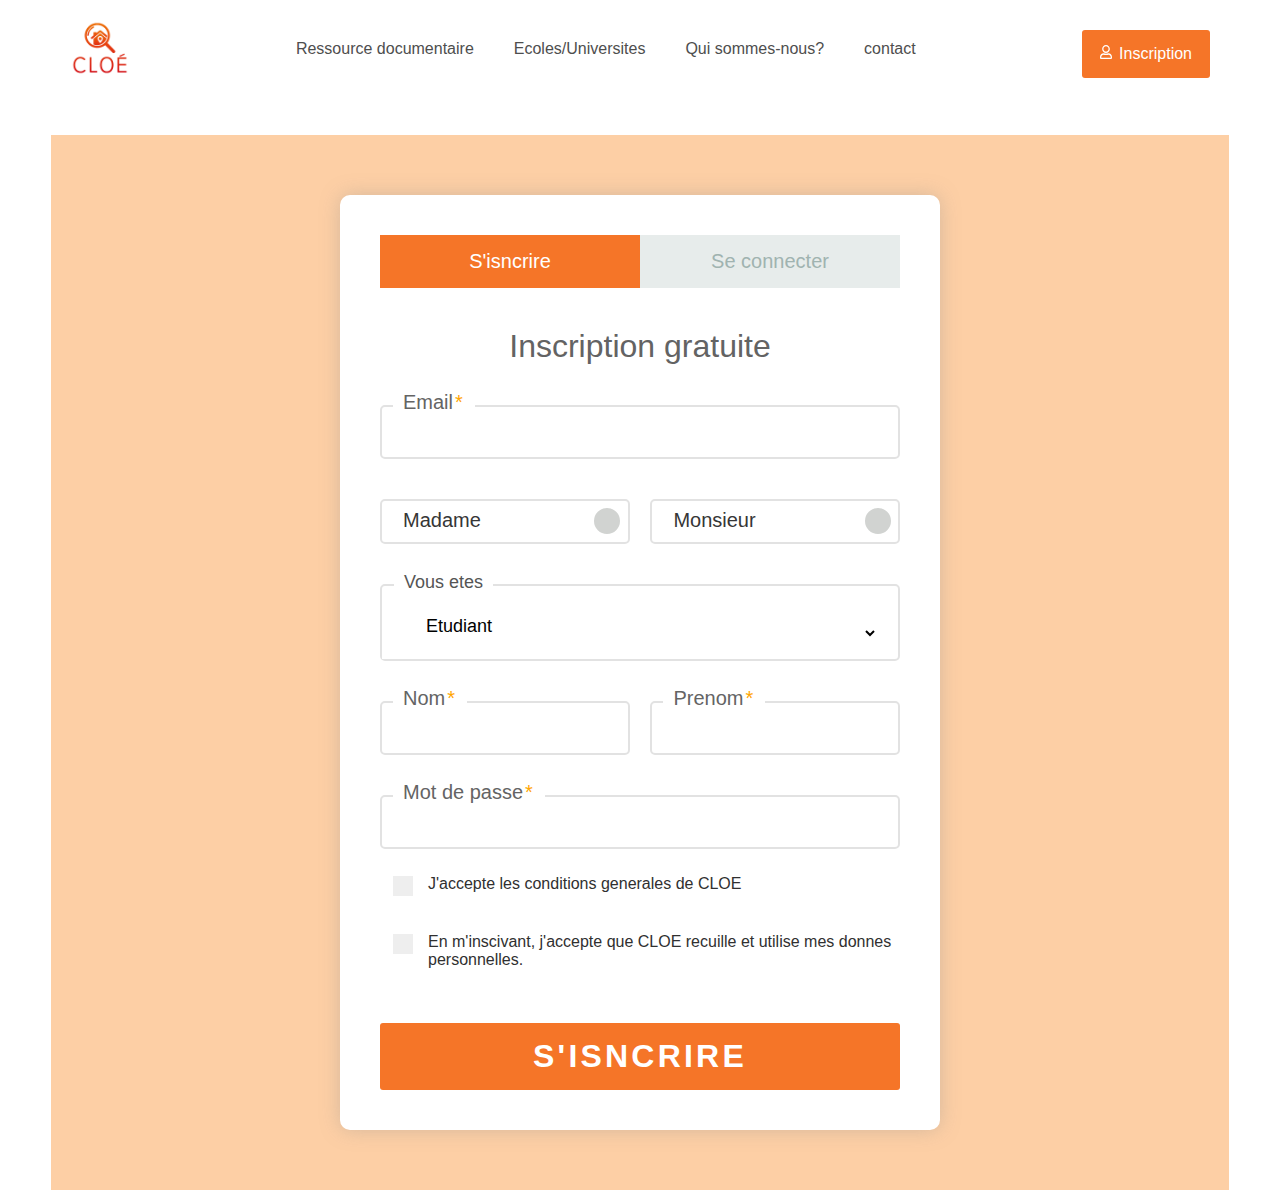
==== signup.html @ a961fdd5 "init commit" ====
<!DOCTYPE html>
<html lang="en">
<head>
    <meta charset="UTF-8">
    <meta name="viewport" content="width=device-width, initial-scale=1.0">
    <link rel="stylesheet" href="styles/global.css">
    <link rel="stylesheet" href="styles/navbar.css">
    <link rel="stylesheet" href="styles/signup.css">
    <script defer src="https://ajax.googleapis.com/ajax/libs/jquery/1.7.1/jquery.min.js" type="text/javascript"></script>
    <script defer src="scripts/navBurger.js"></script>
    <script defer src="scripts/signup.js"></script>
    <title>Inscription</title>
</head>
<body>

    <div class="burger">
        <span class="line"></span>
        <span class="line"></span>
        <span class="line"></span>
    </div>
    
    <nav class="navbar">

        <div class="logo">
            <a href="/">
                <img src="assets/icons/logo.png" alt="logo" />
            </a>
        </div>
        <div class="navlinks">
            <ul>
                <li>
                    <a href="#">Ressource documentaire</a>
                </li>
                <li>
                    <a href="#">Ecoles/Universites</a>
                </li>
                <li>
                    <a href="#">Qui sommes-nous?</a>
                </li>
                <li>
                    <a href="#">contact</a>
                </li>
            </ul>
        </div>
        <div class="signup-btn">
            <a href="/signup.html">
                <button>
                    
                    <img src="assets/icons/user-regular.svg" alt="user-regular">
                    Inscription
                </button>
            </a>
        </div>
    </nav>

    
    <div class="signup_container">
        <div class="form">
        
            <ul class="tab-group">
            <li class="tab active"><a href="#signup">S'isncrire</a></li>
            <li class="tab"><a href="#login">Se connecter</a></li>
            </ul>
            
            <div class="tab-content">
            <div id="signup">   
                <h1>Inscription gratuite</h1>
                
                <!-- register form -->
                <form action="/" method="post">
                
                <div class="field-wrap">
                    <label>
                        Email<span class="req">*</span>
                    </label>
                    <input type="email"required autocomplete="off"/>
                </div>

                <div class="top-row">
                    <div class="field-wrap option">
                        <label for="female">Madame</label>
                        <input type="radio" id="female" name="gender" value="female"/>
                    </div>
                
                    <div class="field-wrap option">
                        <label for="male">Monsieur</label>
                        <input type="radio" id="male" name="gender" value="male"/>
                    </div>
                </div>

                <div class="field-wrap selection">
                    <p class="text">Vous etes</p>
                    <div class="custom-select">    
                        <select>
                            <option value="1">Etudiant</option>
                            <option value="2">Résident</option>
                            <option value="3">Maître assistant</option>
                            <option value="4">Autre</option>
                        </select>
                    </div>
                </div>

                <div class="top-row">
                    <div class="field-wrap">
                        <label>
                            Nom<span class="req">*</span>
                        </label>
                        <input type="text" required autocomplete="off" />
                    </div>
                
                    <div class="field-wrap">
                        <label>
                            Prenom<span class="req">*</span>
                        </label>
                        <input type="text"required autocomplete="off"/>
                    </div>
                </div>
    
                <div class="field-wrap">
                <label>
                    Mot de passe<span class="req">*</span>
                </label>
                <input type="password"required autocomplete="off"/>
                </div>
                
                <div class="field-wrap">
                    <label for="conditions" class="container">
                        J'accepte les conditions generales de CLOE
                        <input type="checkbox" id="conditions" name="conditions" value="Conditions" required />
                        <span class="checkmark"></span>
                    </label>
                </div>

                <div class="field-wrap">
                    <label for="donnes" class="container">
                        En m'inscivant, j'accepte que CLOE recuille et utilise mes donnes personnelles.
                        <input type="checkbox" id="donnes" name="donnes" value="donnes-personnelles" required />
                        <span class="checkmark"></span>
                    </label>
                </div>
                
                <button type="submit" class="button button-block"/>S'isncrire</button>
                
                </form>
    
            </div>

            <!-- login form -->
            <div id="login">   
                <h1>content de te revoir!</h1>
                
                <form action="/" method="post">
                
                <div class="field-wrap">
                <label>
                    Email<span class="req">*</span>
                </label>
                <input type="email"required autocomplete="off"/>
                </div>
                
                <div class="field-wrap">
                <label>
                    Mot de passe<span class="req">*</span>
                </label>
                <input type="password"required autocomplete="off"/>
                </div>

                <button class="button button-block"/>Se connecter</button>
                
                <p class="forgot"><a href="#">Mot de passe oublie?</a></p>

                </form>
    
            </div>
            
            </div>
            
        </div>
    </div>

</body>
</html>
---- styles/global.css ----
*,
::before,
::after {
    box-sizing: border-box;
    padding: 0;
    margin: 0;
    font-family: Oxygen, Ubuntu, Cantarell, 'Open Sans', 'Helvetica Neue', sans-serif;
}

html,
body {
    padding: 0;
    margin: 0;
    background-image: url('../assets/icons/logo.png');
    background-size: 65px;
    background-repeat: no-repeat;
    background-position: 8% 18px;
}

a {
    text-decoration: none;
}

ul {
    list-style: none;
}
---- styles/navbar.css ----
.navbar {
    display: flex;
    position: fixed;
    top: 0;
    z-index: 99;
    height: 15vh;
    width: 100%;
    margin-bottom: 20px;
    padding: 20px 40px;
    justify-content: space-between;
    background-color: white;
    font-family: Oxygen, Ubuntu, Cantarell, 'Open Sans', 'Helvetica Neue', sans-serif;
}

.navbar .logo img {
    width: 60px;
    margin-left: 30px;
}

.navbar .navlinks ul {
    display: flex;
    justify-content: space-between;
}

.navbar .navlinks ul li {
    padding: 20px;
}

.navbar .navlinks ul li a {
    color: rgb(78, 78, 78);
    transition: .5s ease;
    padding: 10px 0;
    font-weight: 500;
}

.navbar .navlinks ul li a:hover {
    color: #f57528;
}

.navbar .language {
    margin-top: 10px;
}

.navbar .language img {
    transform: translateY(2px);
}

.navbar .language select {
    outline: none;
    font-size: 16px;
    letter-spacing: 1px;
    border: 0;
    background: white;
    padding: 8px 4px;
    font-family: Verdana, Geneva, Tahoma, sans-serif;
}

.navbar .language select:hover {
    cursor: pointer;
}

.navbar .signup-btn {
    margin-right: 30px;
    margin-top: 10px;
}

.navbar .signup-btn button {
    background: #f57528;
    color: white;
    border: none;
    padding: 15px 18px;
    border-radius: 3px;
    font-size: 16px;
    transition: .8s ease;
    font-family: 'Segoe UI', Tahoma, Geneva, Verdana, sans-serif;
}

.navbar .signup-btn button:hover {
    cursor: pointer;
    background-color: orange;
}

.navbar .signup-btn button img {
    width: 12px;
    margin-right: 3px;
}

@media (max-width: 1000px) {
    .burger {
        z-index: 999;
        position: fixed;
        cursor: pointer;
        top: 3%;
        right: 3%;
    }
    .navbar .logo img {
        margin: 0;
    }
    .burger .line {
        display: block;
        width: 35px;
        height: 5px;
        margin: 5px;
        background: #f57528;
    }
    .navbar {
        height: 100%;
        flex-direction: column;
        right: 0;
        align-items: center;
        text-align: center;
        clip-path: circle(100px at 100% 0%);
        -webkit-clip-path: circle(100px at 100% 0%);
        transition: all .7s ease-out;
    }
    .navbar.open {
        clip-path: circle(1100px at 90% 10%);
        -webkit-clip-path: circle(1100px at 90% 10%);
    }
    .navbar .navlinks ul {
        flex-direction: column;
    }
    .navbar .signup-btn {
        margin: 0;
        margin-right: -10px;
    }
}
---- styles/signup.css ----
::selection {
	background: transparent;
}

.signup_container {
	margin: 0 4%;
	margin-top: 15vh;
	padding: 20px;
	background-color: #fdcfa5;
}

a {
	color: orange;
	transition: .8s ease;
}

a:hover {
	color: rgb(255, 123, 0);
}

.form {
	background: rgb(255, 255, 255);
	padding: 40px;
	max-width: 600px;
	margin: 40px auto;
	border-radius: 10px;
	box-shadow: 0 0 20px rgba(138, 138, 138, 0.342);
}

.tab-group {
	list-style: none;
	padding: 0;
	margin: 0 0 40px 0;
}

.tab-group:after {
	content: "";
	display: table;
	clear: both;
}

.tab-group li a {
	display: block;
	text-decoration: none;
	padding: 15px;
	background: rgba(160, 179, 176, 0.25);
	color: #a0b3b0;
	font-size: 20px;
	float: left;
	width: 50%;
	text-align: center;
	cursor: pointer;
	transition: .8s ease;
}

.tab-group li a:hover {
	background: orange;
	color: #ffffff;
}

.tab-group .active a {
	background: #f57528;
	color: #ffffff;
}

.tab-content > div:last-child {
	display: none;
}

h1 {
	text-align: center;
	color: #636363;
	font-weight: 300;
	margin: 0 0 40px;
}

label {
	position: absolute;
	transform: translateY(-14px);
	background: white;
	padding: 0 10px;
	left: 13px;
	color: rgb(100, 100, 100);
	transition: all 0.5s ease;
	--webkit-backface-visibility: hidden;
	font-size: 20px;
}

label .req {
	margin: 2px;
	color: orange;
}

label.active {
	transform: translateY(-24px);
	left: 2px;
	font-size: 16px;
}

label.active .req {
	opacity: 0;
}

label.highlight {
	color: #ffffff;
}

input, textarea {
	font-size: 22px;
	display: block;
	width: 100%;
	height: 100%;
	padding: 12px;
	background: none;
	background-image: none;
	border: 2px solid rgba(182, 182, 182, 0.4);
	border-radius: 5px;
	color: #303030;
	transition: border-color .5s ease, box-shadow .5s ease;
}

input:focus, textarea:focus {
	outline: 0;
	border-color: orange;
}

textarea {
	border: 2px solid #a0b3b0;
	resize: vertical;
}

.field-wrap {
	position: relative;
	margin-bottom: 40px;
}

.field-wrap.option {
	border-radius: 5px;
	height: 45px;
}

.field-wrap.option label {
	transform: translateY(10px);
	display: block;
	color: rgb(54, 54, 54);
}

.field-wrap.option input{
	appearance: none;
	-moz-appearance: none;
	-webkit-appearance: none;
	text-align: right;
}

.field-wrap.option input[type='radio']:after {
	width: 30px;
	height: 30px;
	border-radius: 20px;
	background-color: #d1d3d1;
	content: '';
	display: inline-block;
	visibility: visible;
	border: 2px solid white;
	position: absolute;
	top: 15%;
	right: 3%;
}

.field-wrap.option input[type='radio']:checked:after {
	width: 30px;
	height: 30px;
	border-radius: 20px;
	background-color: orange;
	content: '';
	display: inline-block;
	visibility: visible;
	border: 2px solid white;
	position: absolute;
	top: 15%;
	right: 3%;
}

.top-row:after {
	content: "";
	display: table;
	clear: both;
}

.top-row > div {
	float: left;
	width: 48%;
	margin-right: 4%;
}

.top-row > div:last-child {
	margin: 0;
}

.button {
	border: 0;
	outline: none;
	border-radius: 0;
	padding: 15px 0;
	font-size: 2rem;
	font-weight: 600;
	text-transform: uppercase;
	letter-spacing: .1em;
	background: #f57528;
	color: #ffffff;
	transition: all 0.8s ease;
}

.button:hover, .button:focus {
	cursor: pointer;
	background: orange;
}

.button-block {
	display: block;
	width: 100%;
	border-radius: 3px;
}

.forgot {
	margin-top: 20px;
	text-align: right;
}

/* select box styles */

.selection {
	border-radius: 5px;
	border: 2px solid rgba(182, 182, 182, 0.4);
	padding-right: 20px;
}

.selection .text {
	color: rgb(85, 85, 85);
	transform: translate(12px, -14px);
	background: white;
	width: fit-content;
	padding: 0 10px;
	font-size: 18px;
}

.selection select {
	width: 100%;
	border: none;
	outline: none;
	background: white;
	font-family: Ubuntu, Cantarell, 'Open Sans', 'Helvetica Neue', sans-serif;
	font-size: 18px;
	color: rgb(0, 0, 0);
	padding-left: 40px;
	padding-bottom: 22px;
	padding-top: 8px;
}


/* check box styles */

.container {
	display: block;
	position: relative;
	padding-left: 35px;
	margin-bottom: 12px;
	cursor: pointer;
	font-size: 16px;
	color: #303030;
}

.container input {
	position: absolute;
	opacity: 0;
	cursor: pointer;
	height: 0;
	width: 0;
}

.checkmark {
	position: absolute;
	top: 3%;
	left: 0;
	height: 20px;
	width: 20px;
	background-color: #eee;
}

.checkmark:after {
	content: "";
	position: absolute;
	display: none;
}

.container:hover input ~ .checkmark {
	background-color: #ccc;
}

.container input:checked ~ .checkmark:after {
	display: block;
}

.container .checkmark:after {
	left: 8px;
	top: 5px;
	width: 5px;
	height: 10px;
	border: solid white;
	border-width: 0 3px 3px 0;
	-webkit-transform: rotate(45deg);
	-ms-transform: rotate(45deg);
	transform: rotate(45deg);
}

.container input:checked ~ .checkmark {
	background-color: orange;
}


@media (max-width: 500px) {
	.tab-group li a {
		font-size: 1em;
		white-space: nowrap;
	}
	.form {
		padding: 20px;
	}
	.button {
		font-size: 1.1em;
	}
	.top-row > div {
		width: 90%;
		margin: 0;
		padding: 0;
	}
	.field-wrap {
		margin: 40px 0;
		padding: 0;
	}
	.field-wrap.option {
		transform: translateY(-10px);
	}
	.field-wrap.option:nth-child(1) {
		transform: translateY(-25px);
	}
	.field-wrap.selection {
		transform: translateY(20px);
	}
	.field-wrap label {
		transform: translateY(-12px);
	}
	.top-row .field-wrap label {
		transform: translateY(10px);
	}
	input {
		margin: 20px 0;
		padding: 7px;
		width: 70vw;
	}
	#signup div:nth-child(1) {
		margin: 12px 0;
	}
	#signup div:nth-child(3) label {
		margin-top: 20px;
	}
	label.active {
		color: rgb(170, 170, 170);
	}
}

@media (max-width: 400px) {
	.form {
		padding: 10px;
	}
	.tab-group li a {
		font-size: .8em;
	}
	.signup_container label,
	.signup_container input {
		font-size: 1em;
	}
	.field-wrap .container {
		transform: translateX(-5px);
	}
}
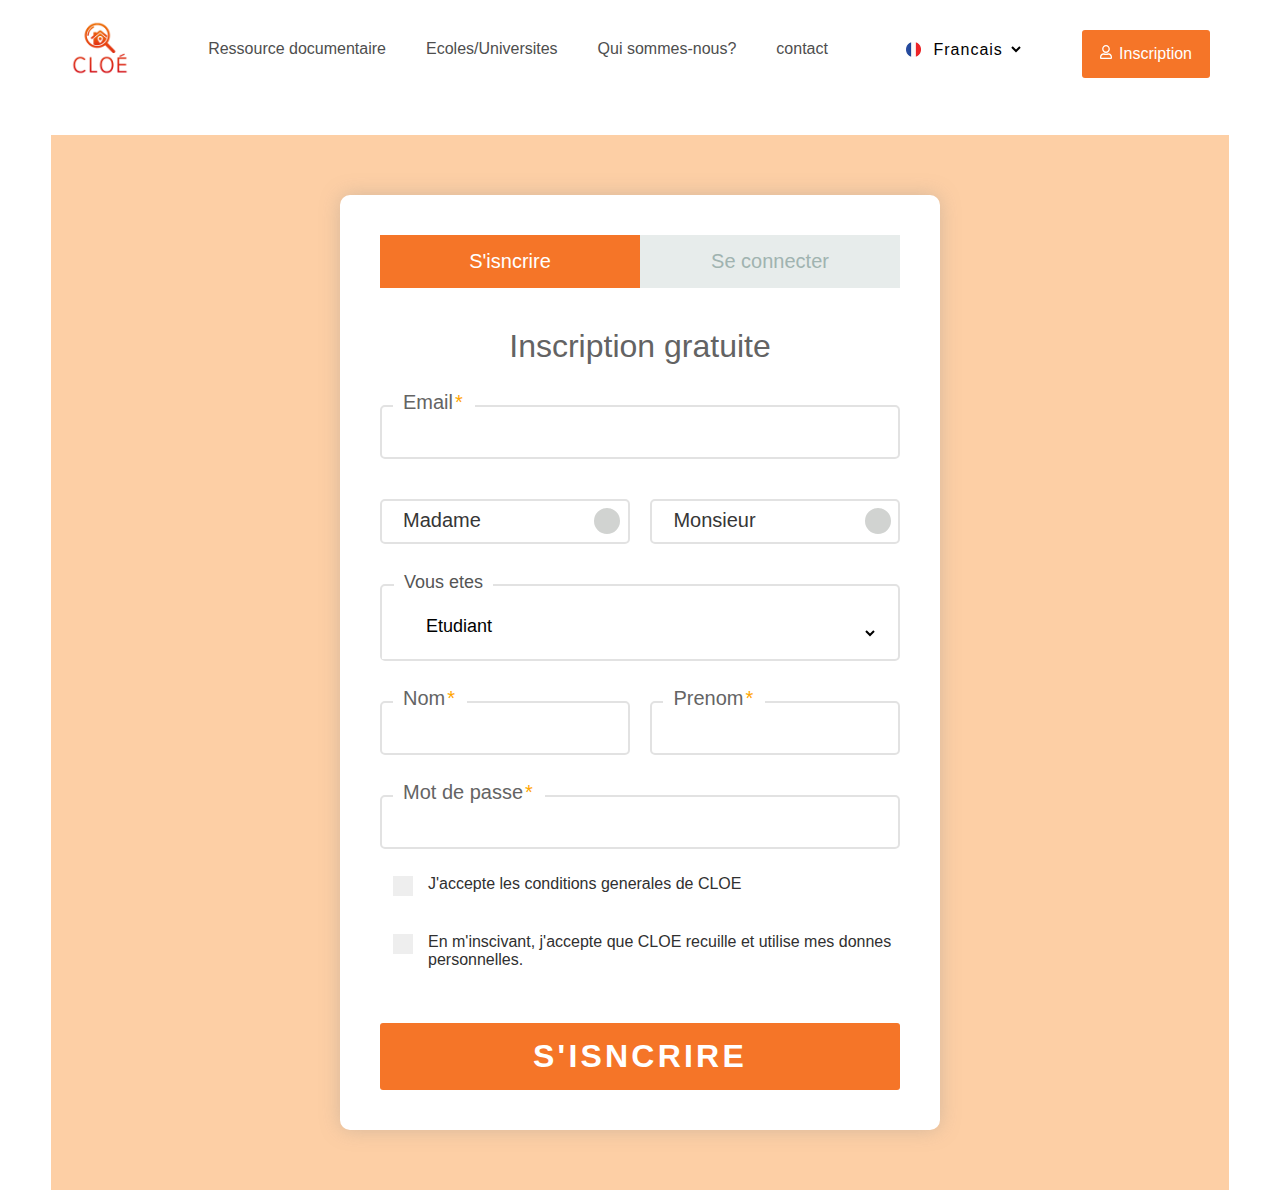
==== commit 046bdda7: "add the langauge buttom to both pages and align hero text" ====
--- a/signup.html
+++ b/signup.html
@@ -41,6 +41,13 @@
                     <a href="#">contact</a>
                 </li>
             </ul>
+        </div>
+        <div class="language">
+            <img src="assets/icons/france.jpeg" alt="langauge" width="15px">
+            <select name="language">
+                <option value="Francis">Francais</option>
+                <option value="Anglais">Anglais</option>
+            </select>
         </div>
         <div class="signup-btn">
             <a href="/signup.html">
--- a/styles/navbar.css
+++ b/styles/navbar.css
@@ -39,7 +39,7 @@
 }
 
 .navbar .language {
-    margin-top: 10px;
+    margin-top: 12px;
 }
 
 .navbar .language img {
